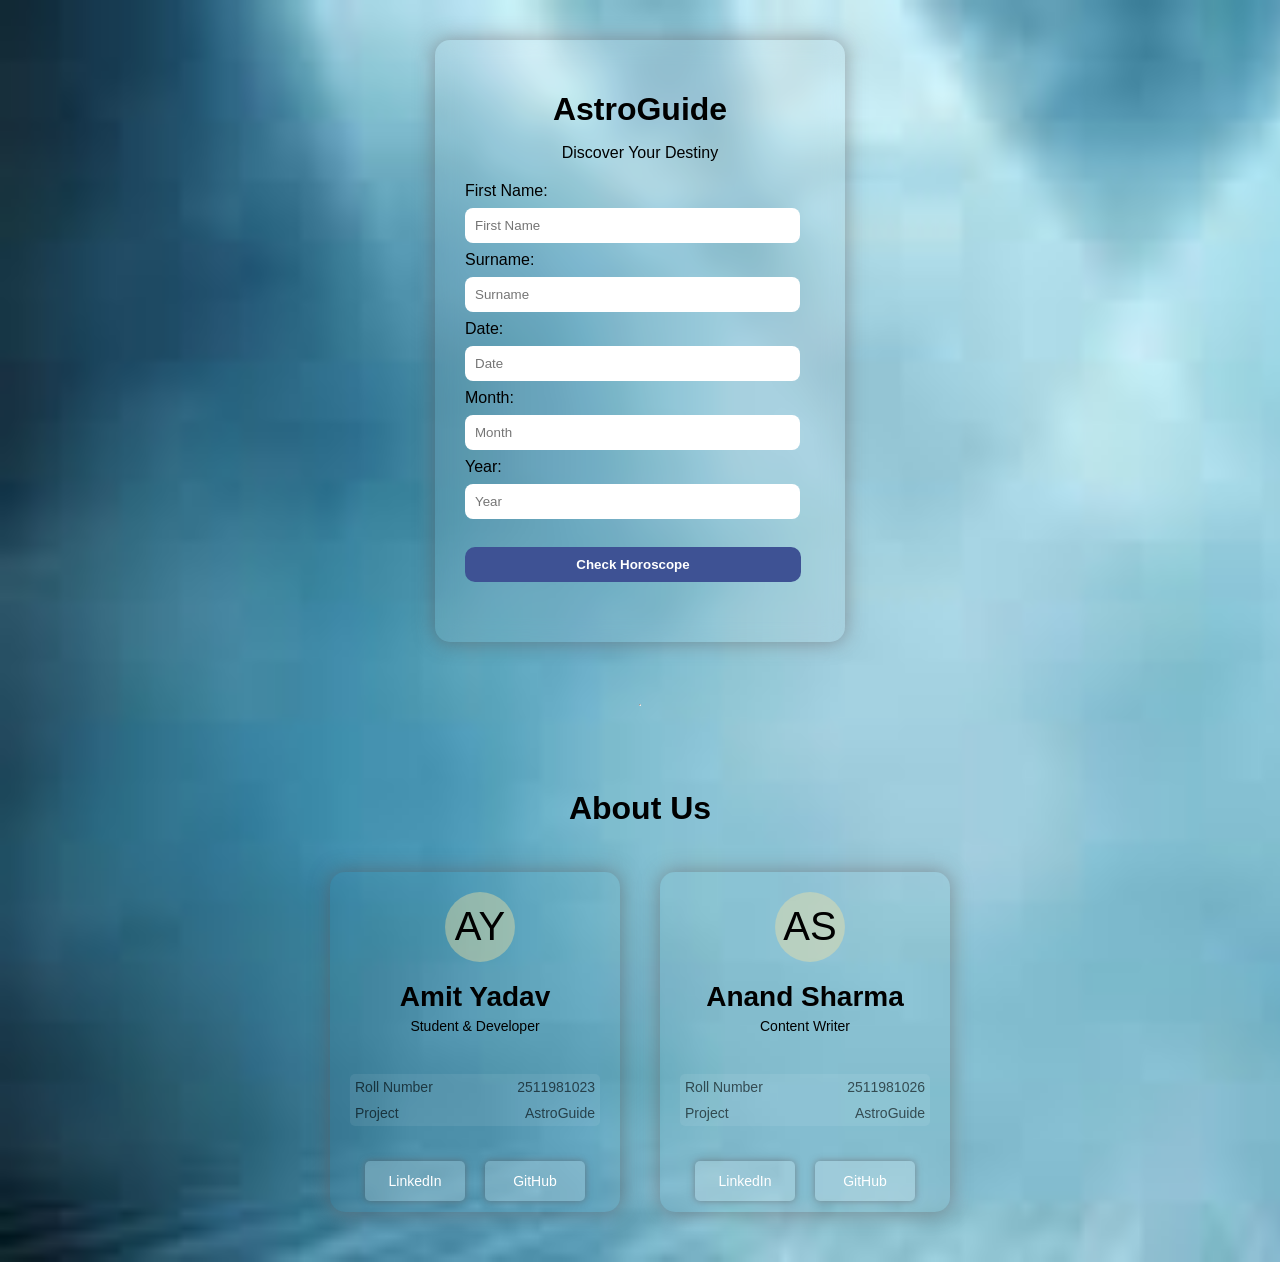
==== index.html @ 744352d2 "last commited" ====
<!DOCTYPE html>
<html lang="en">
<head>
  <meta charset="UTF-8">
  <title>AstroGuide</title>
  <link rel="stylesheet" href="1.css">
</head>
<body>
<div class="container">
  <h1>AstroGuide</h1>
  <p class="tagline">Discover Your Destiny</p>

  <form id="astroForm">
    <label for="fname">First Name:
    <input type="text" placeholder="First Name" id="fname" required>
    </label>
    <label for="lname">Surname:
    <input type="text" placeholder="Surname" id="lname" required>
    </label>

    <!-- <div class="dob"> -->
      <label for="date">Date:
      <input type="number" placeholder="Date" id="date" min="1" max="31" required>
      </label>
      <label for="month">Month:
      <input type="number" placeholder="Month" id="month" min="1" max="12" required>
      </label>
      <label for="year">Year:
      <input type="number" placeholder="Year" id="year" required>
      </label>
    <!-- </div> -->

    <button type="submit">Check Horoscope</button>
  </form>

  <div id="result" class="result"></div>


</div>
<br><br><br><hr><br><br>
<br>

<!-- ✅ ABOUT SECTION START -->
 <h1>About Us</h1>
 <div id="about">
  
  
  <div id="per">
    <div id="avtar">AY</div>
    <div><h1>Amit Yadav</h1>
    <span>Student & Developer</span></div>
    <div id="roll">
      <span>Roll Number</span>
      <span>2511981023</span>
    </div>
    <div id="project">
      <span>Project</span>
      <span>AstroGuide</span>
    </div>
    <div id="profile">
      <div id="git"><a href="https://www.linkedin.com/in/amit-yadav-9bb040386?utm_source=share_via&utm_content=profile&utm_medium=member_android" target="_blank">LinkedIn</a></div>
      <div id="git"><a href="https://github.com/Amit-yadav-01" target="_blank">GitHub</a></div>
    </div>
  </div>
  <div id="per">
    <div id="avtar">AS</div>
    <h1>Anand Sharma</h1>
    <span>Content Writer</span>
    <div id="roll">
      <span>Roll Number</span>
      <span>2511981026</span>
    </div>
    <div id="project">
      <span>Project</span>
      <span>AstroGuide</span>
    </div>
    <div id="profile">
      <div id="git"><a href="https://linkedin.com/in/anand-sharma" target="_blank">LinkedIn</a></div>
      <div id="git"><a href="https://github.com/anandsharma" target="_blank">GitHub</a></div>
    </div>
  </div>
 </div>
<script src="1.js"></script>
</body>
</html>
---- 1.css ----
body {
  margin: 0;
  font-family: Arial, sans-serif;
  background: linear-gradient(135deg, #0f2027, #203a43, #2c5364);
  color:black;
  display: flex;
  justify-content: center;
  align-items: center;
  /* height: 100px; */
  background-image: url([data-uri]);

  background-repeat: no-repeat;
  background-size: cover;
  flex-direction: column;
}

h1, 
.tagline {
  text-align: center;
}

.container {
  background: rgba(236, 227, 227, 0.1);
  padding: 30px;
  border-radius: 15px;
  /* text-align: center; */
  margin-top: 40px;
  width: 350px;
  backdrop-filter: blur(10px);
  box-shadow: 0 0 20px rgba(97, 79, 79, 0.5);
  /* position: absolute;
  top: 30px; */
  z-index: 0.5;
}

h1 {
  margin-bottom: 5px;
}

.tagline {
  font-size: 16px;
  color: #000000;
  margin-bottom: 20px;
}

input {
  width: 90%;
  padding: 10px;
  margin: 8px 0;
  border: none;
  border-radius: 8px;
  outline: none;
}

/* .dob input {
  width: 28%;
} */

button {
  width: 96%;
  padding: 10px;
  background: #3e5294;
  border: none;
  border-radius: 10px;
  color: white;
  font-weight: bold;
  cursor: pointer;
  margin-top: 20px;
}

button:hover {
  background: #305095;
}

.result {
  margin-top: 30px;
  font-size: 16px;
  text-align: left;
  box-shadow: 0 0 20px rgba(97, 79, 79, 0.5);
  border-radius: 15px;
  /* padding: 10px; */
  gap: 10px;
  /* width:350px */
  /* position: relative;

  left: -10px; */
  

}

#about{
  margin-top: 40px;
  font-size: 14px;
  text-align: left;
  display: flex;
  gap: 40px;
  margin-bottom: 50px;
}

#per{
  width: 250px;
  height: 300px;
  /* border: 2px solid #3e5294; */
  padding: 20px;
  border-radius: 15px;
  box-shadow: 0 0 20px rgba(97, 79, 79, 0.5);
  text-align: center;
}

#roll{
  margin-top: 40px;
  /* font-size: 20px; */
  /* border: 2px solid #3e5294; */
  opacity: 0.6;
  background:rgba(255, 255, 255, 0.12);
  border-top-left-radius: 5px;
  border-top-right-radius: 5px;
  display: flex;
  justify-content: space-between;
  padding: 5px;

}

#project{
  /* border: 2px solid #3e5294; */
  /* background-color: #d2b8b8; */
  z-index: 0.1;
  opacity: 0.6;
  background:rgba(255, 255, 255, 0.12);
  border-bottom-left-radius: 5px;
  border-bottom-right-radius: 5px;
    display: flex;
  justify-content: space-between;
  padding: 5px;
  margin-bottom: 30px;

}

#profile{
  display: flex;
  /* border: 2px solid #3e5294;   */
  padding: 5px;
  justify-content: space-around;
}

#git{
  text-decoration: none;
  /* border: 2px solid #3e5294; */
  width: 90px;
  height: 30px;
  padding: 5px;
  display: flex;
  justify-content: center;
  align-items: center;
  border-radius: 5px;
  background:rgba(255, 255, 255, 0.2);
  color: rgb(255, 255, 255);
  box-shadow: 0 0 7px rgba(97, 79, 79, 0.5);


}

a{
  text-decoration: none;
  color: white;
}

#avtar{
  font-size: 40px;
  width: 70px;
  height: 70px;
  /* border: 2px solid #3e5294; */
  border-radius: 50%;
  margin-left:95px ;
  display: flex;
  justify-content: center;
  align-items: center;
  background:rgba(247, 228, 161, 0.4);
}
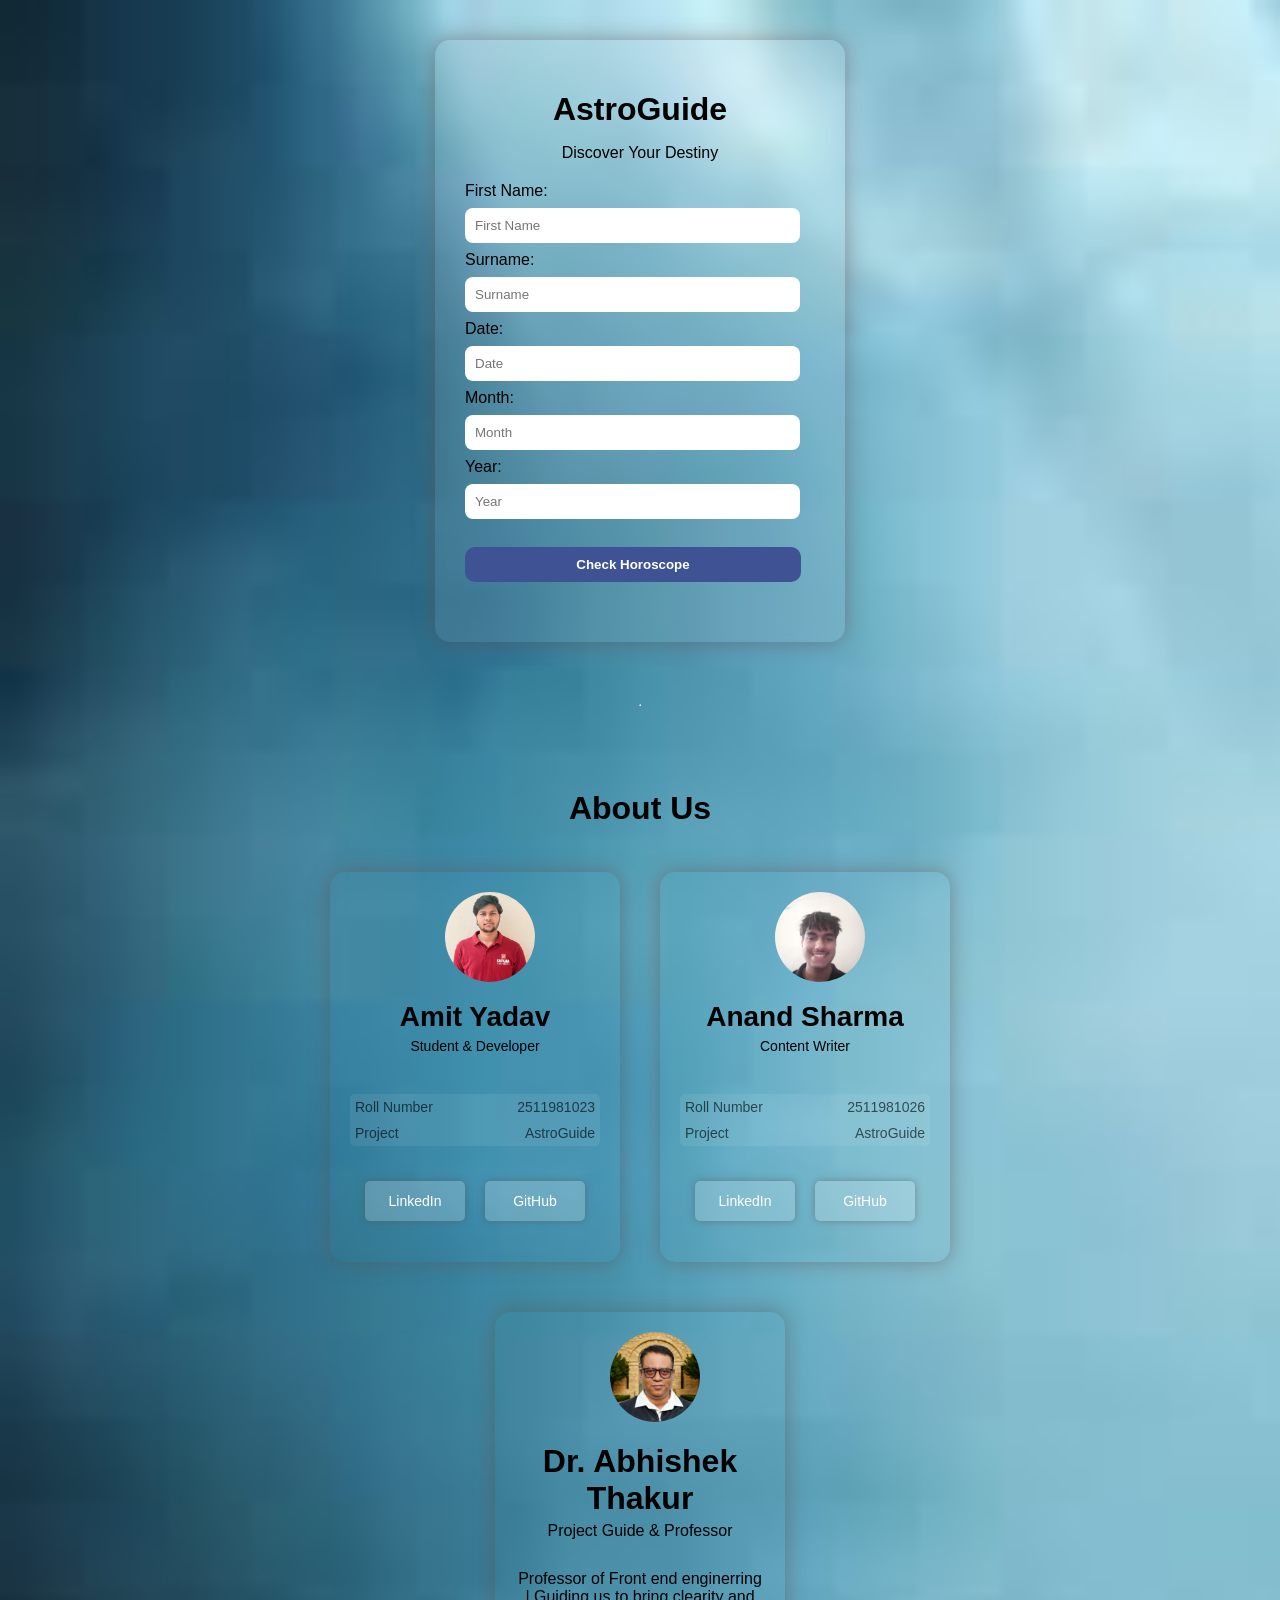
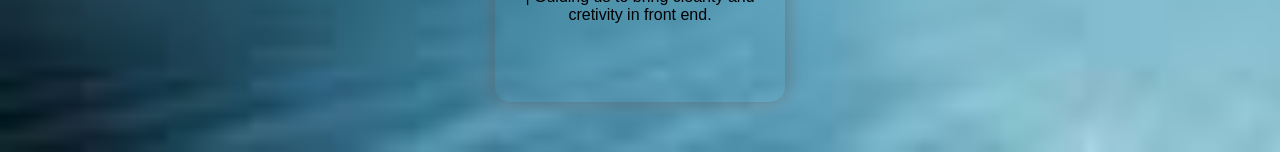
==== commit e0fb7081: "final commit" ====
--- a/index.html
+++ b/index.html
@@ -40,13 +40,15 @@
 <br><br><br><hr><br><br>
 <br>
 
+
+
 <!-- ✅ ABOUT SECTION START -->
  <h1>About Us</h1>
  <div id="about">
   
   
   <div id="per">
-    <div id="avtar">AY</div>
+    <div id="avtar" class="amit"></div>
     <div><h1>Amit Yadav</h1>
     <span>Student & Developer</span></div>
     <div id="roll">
@@ -63,7 +65,7 @@
     </div>
   </div>
   <div id="per">
-    <div id="avtar">AS</div>
+    <div id="avtar" class="anand"></div>
     <h1>Anand Sharma</h1>
     <span>Content Writer</span>
     <div id="roll">
@@ -79,6 +81,15 @@
       <div id="git"><a href="https://github.com/anandsharma" target="_blank">GitHub</a></div>
     </div>
   </div>
+  
+ </div>
+ <div id="per" class="guide">
+  <div id="avtar" class="sir"></div>
+  <h1>Dr. Abhishek Thakur</h1>
+  <span>Project Guide & Professor</span>
+  <div id="cen">
+    <p>Professor of Front end enginerring | Guiding us to bring clearity and cretivity in front end.</p>
+  </div>
  </div>
 <script src="1.js"></script>
 </body>
--- a/1.css
+++ b/1.css
@@ -99,7 +99,7 @@
 
 #per{
   width: 250px;
-  height: 300px;
+  height: 350px;
   /* border: 2px solid #3e5294; */
   padding: 20px;
   border-radius: 15px;
@@ -167,13 +167,47 @@
 
 #avtar{
   font-size: 40px;
-  width: 70px;
-  height: 70px;
+  width: 90px;
+  height: 90px;
   /* border: 2px solid #3e5294; */
   border-radius: 50%;
   margin-left:95px ;
   display: flex;
   justify-content: center;
   align-items: center;
-  background:rgba(247, 228, 161, 0.4);
+  /* background:rgba(247, 228, 161, 0.4); */
+}
+
+.guide{
+  margin-bottom: 50px;
+}
+
+img{
+  background-repeat: no-repeat;
+  background-size: cover;
+}
+
+.amit{
+  background-image: url(amit.jpeg);
+  background-size: cover;
+  background-position: center;  
+  background-repeat: no-repeat;
+}
+
+.anand{
+  background-image: url(anand.jpeg);
+  background-size: cover;
+  background-position: center;
+  background-repeat: no-repeat;
+}
+
+.sir{
+  background-image: url(sir.png);
+  background-size: cover;
+  background-position: center;
+  background-repeat: no-repeat;
+}
+
+#cen{
+  margin-top: 30px;
 }
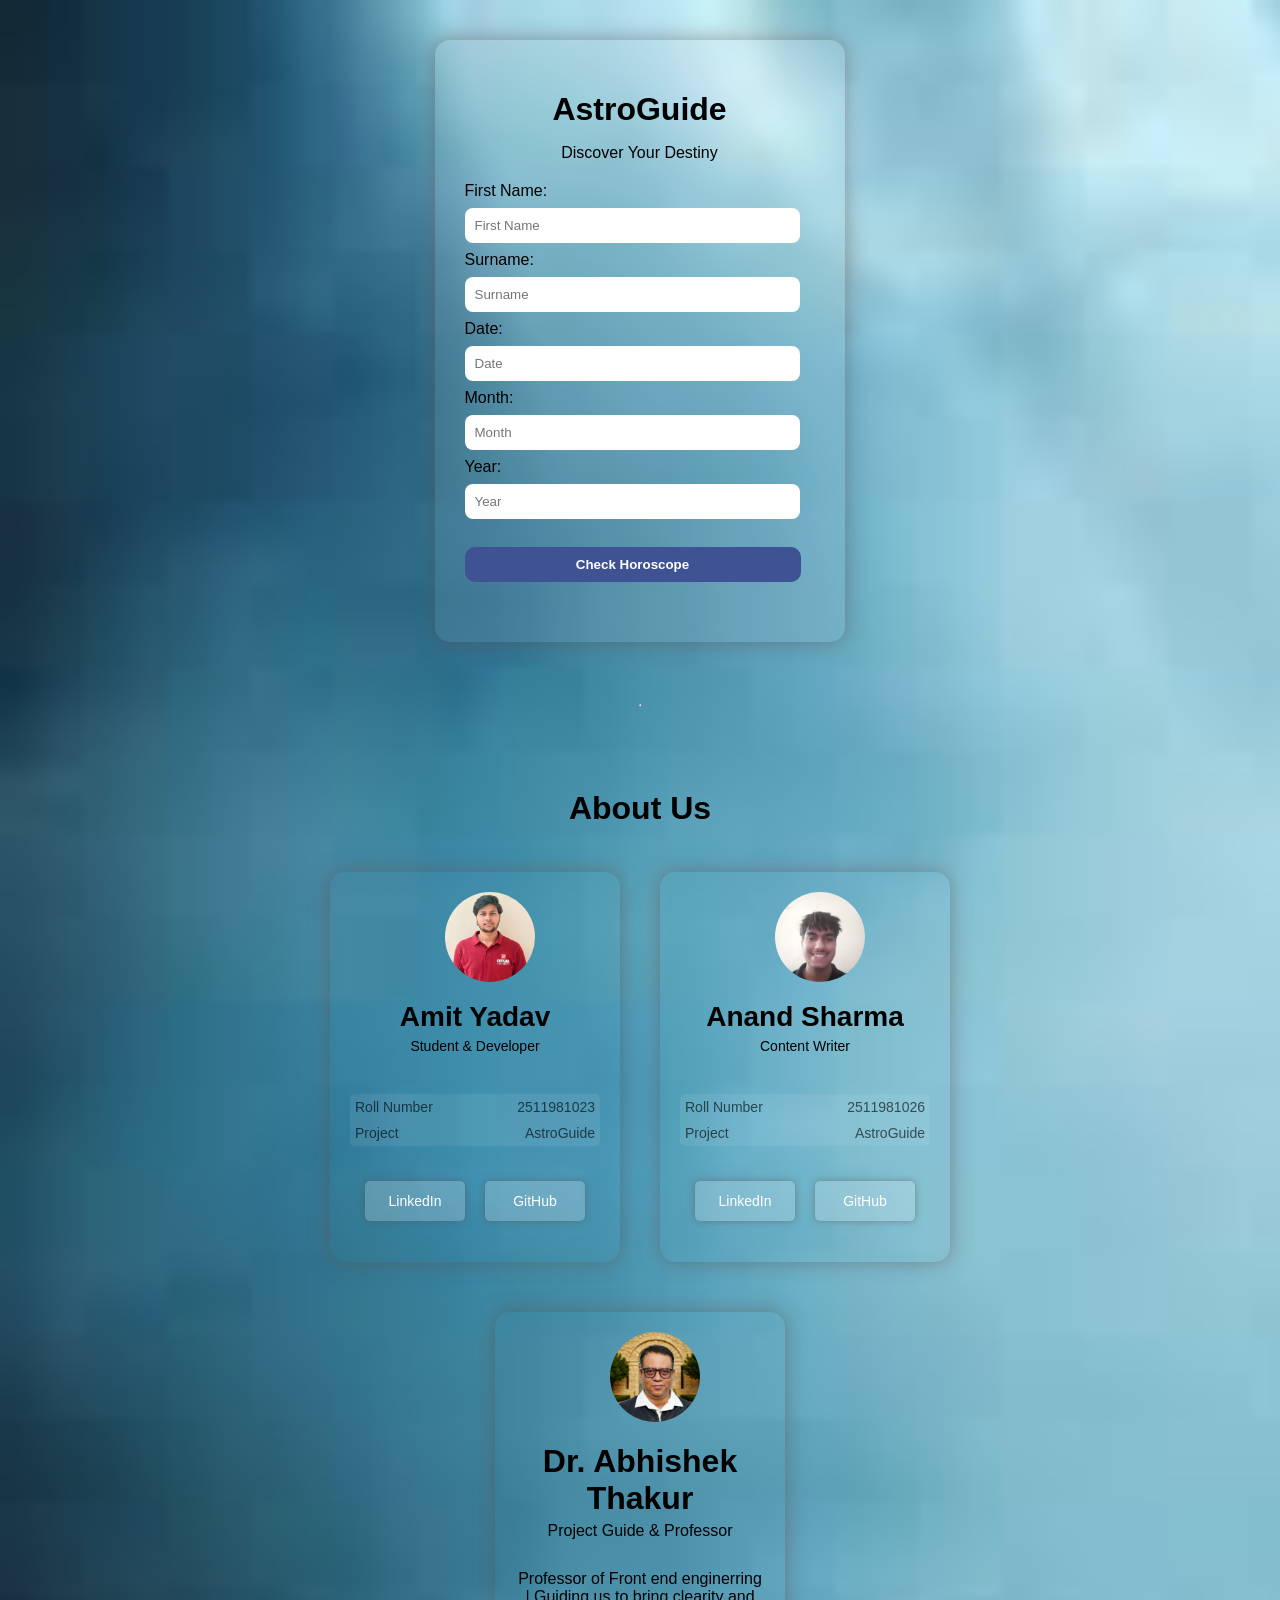
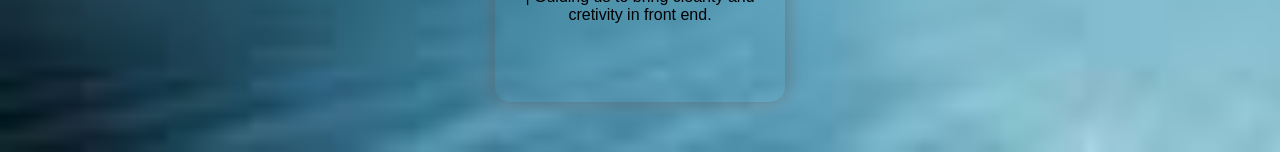
==== commit 77f73d5a: "Merge branch 'main' of https://github.com/Amit-yadav-01/astrology" ====
--- a/index.html
+++ b/index.html
@@ -93,4 +93,4 @@
  </div>
 <script src="1.js"></script>
 </body>
-</html>+</html>
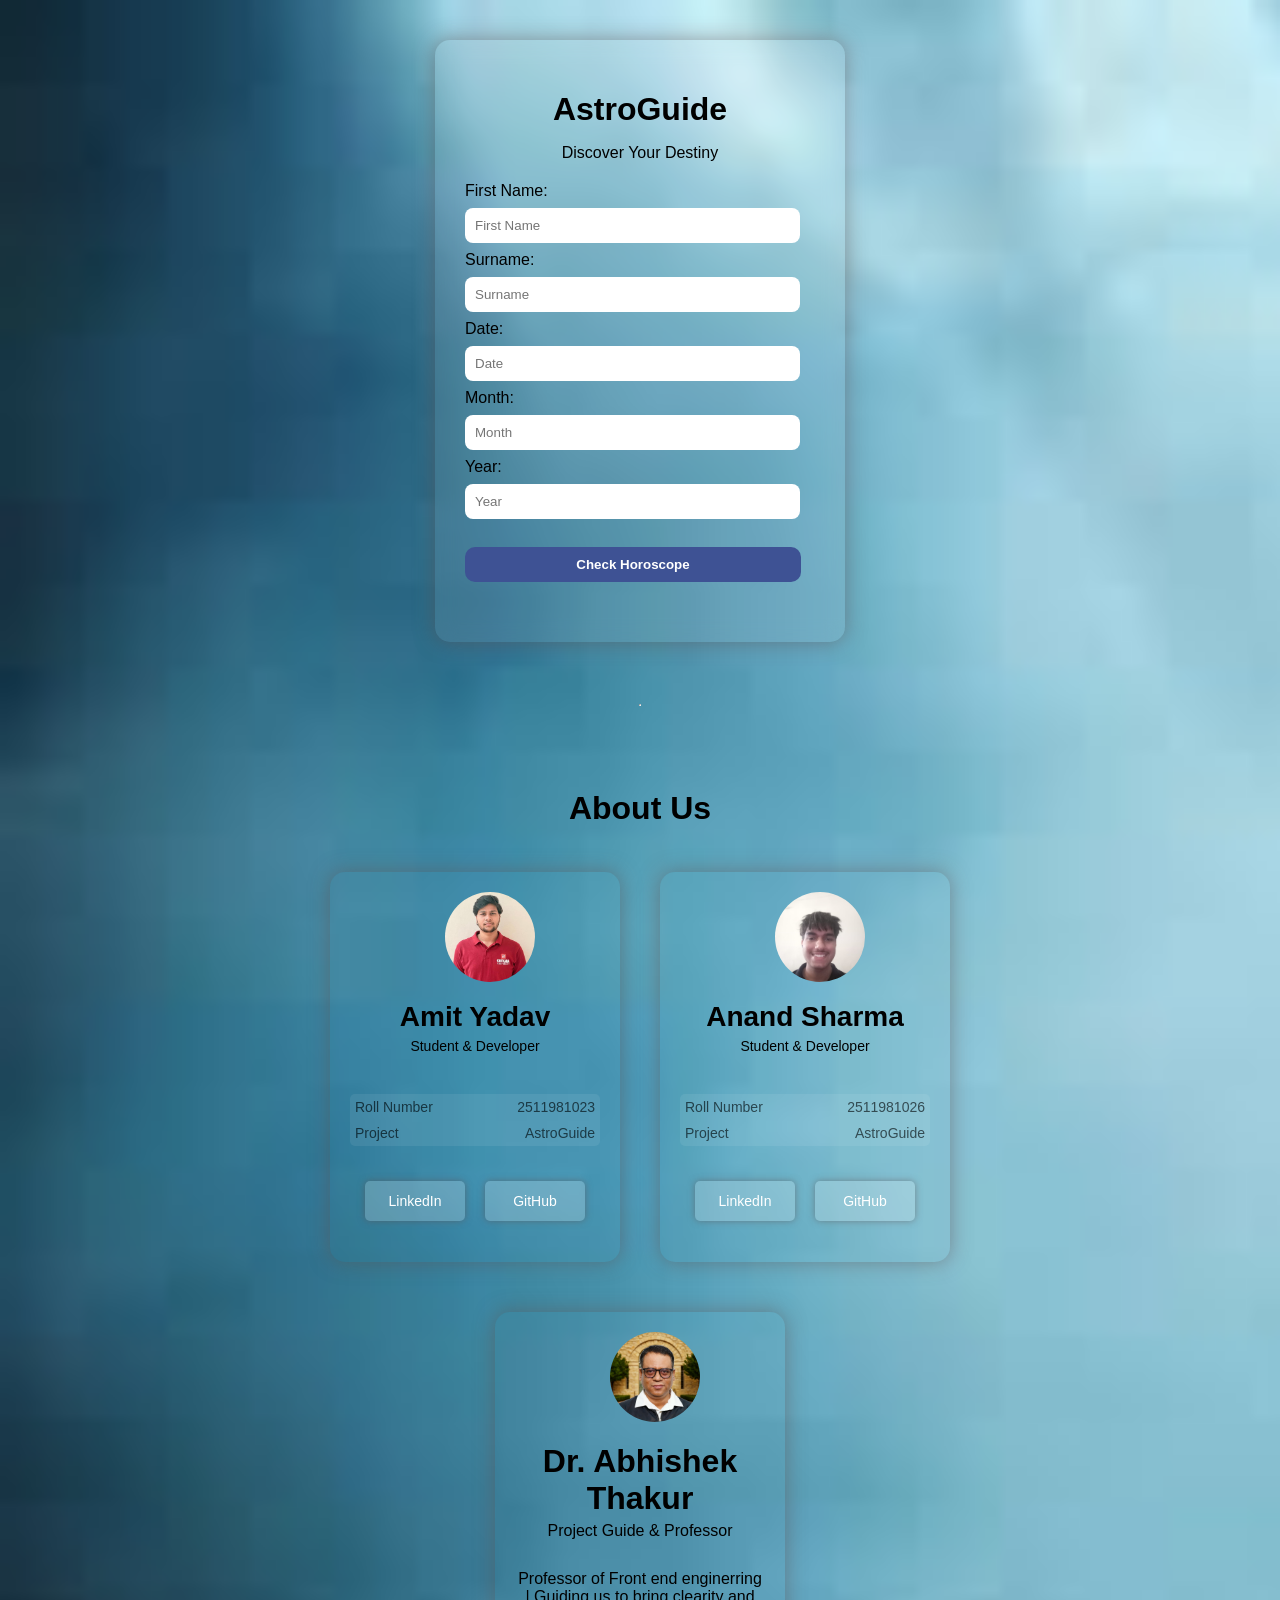
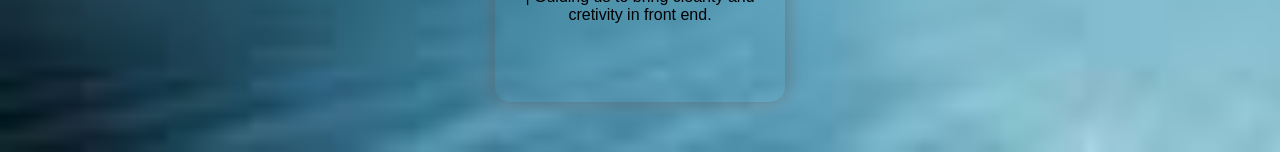
==== commit 78fdbfdd: "ana" ====
--- a/index.html
+++ b/index.html
@@ -67,7 +67,7 @@
   <div id="per">
     <div id="avtar" class="anand"></div>
     <h1>Anand Sharma</h1>
-    <span>Content Writer</span>
+    <span>Student & Developer</span>
     <div id="roll">
       <span>Roll Number</span>
       <span>2511981026</span>
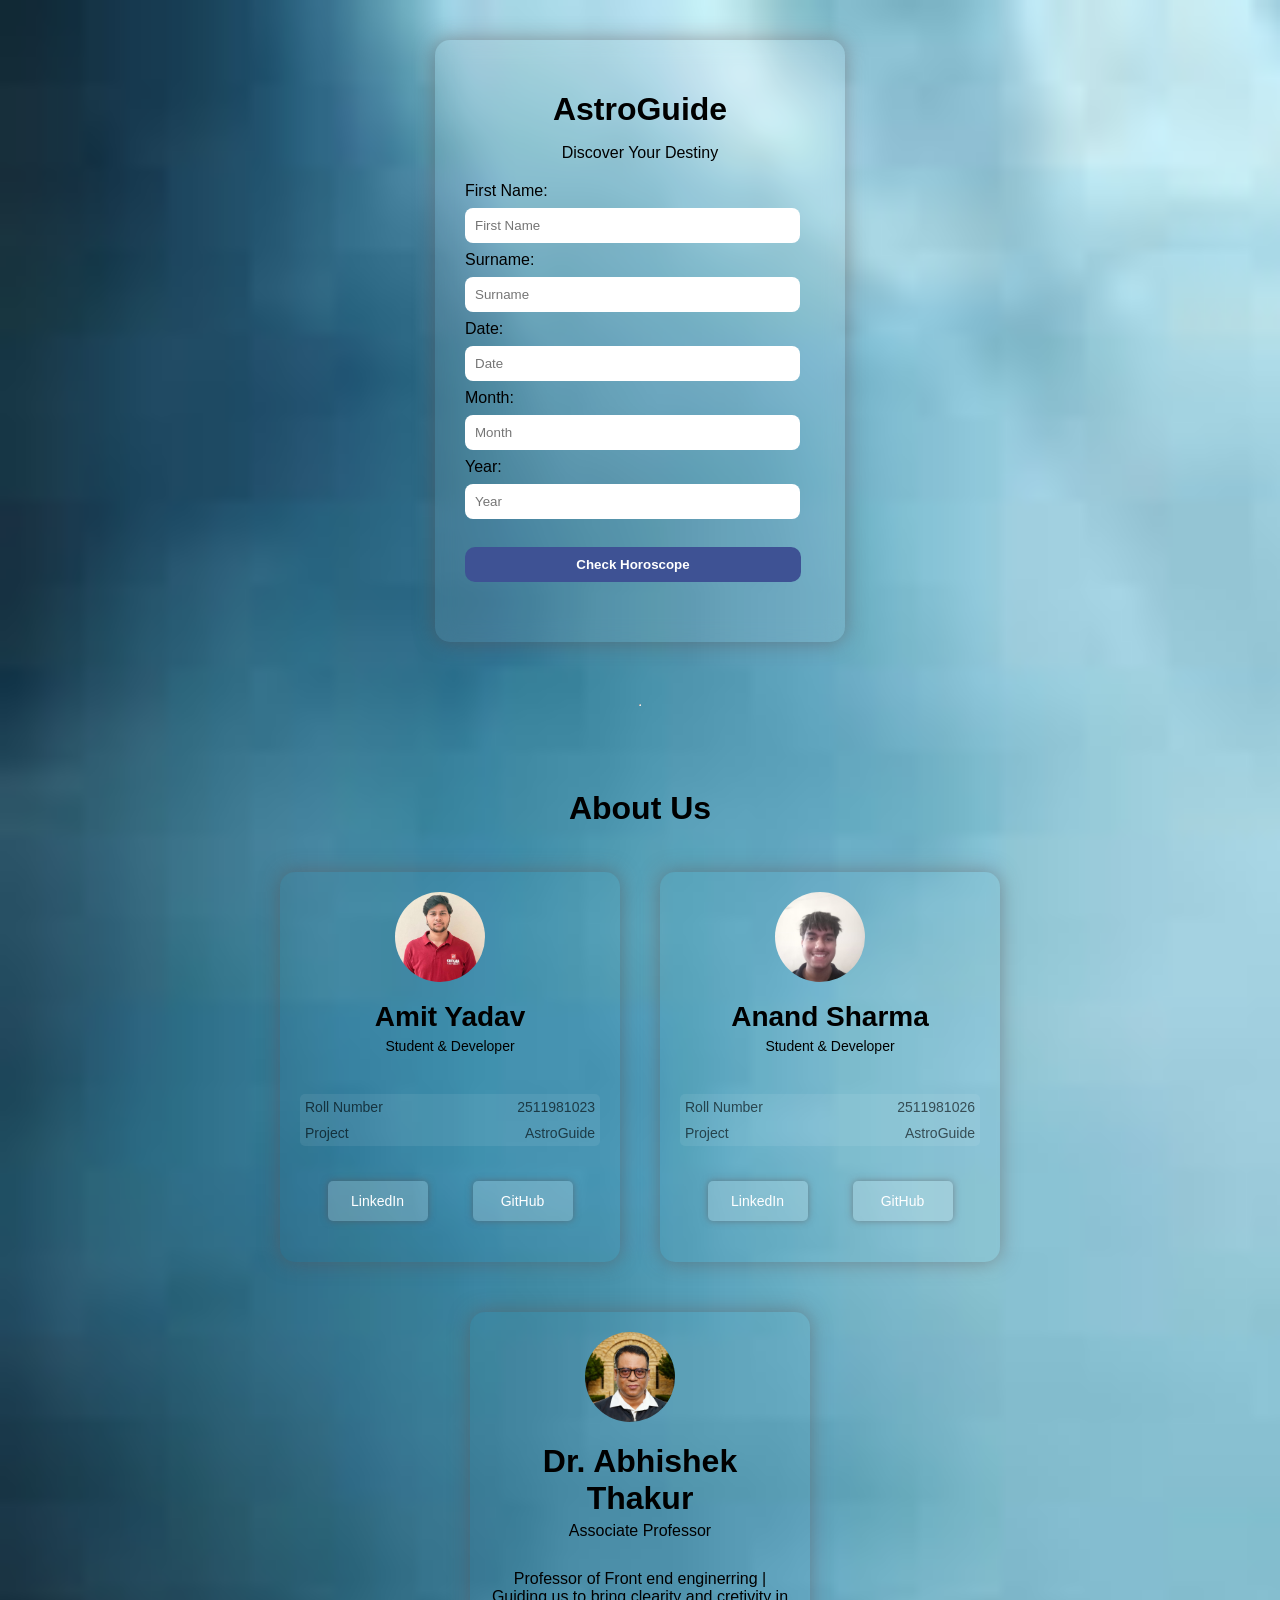
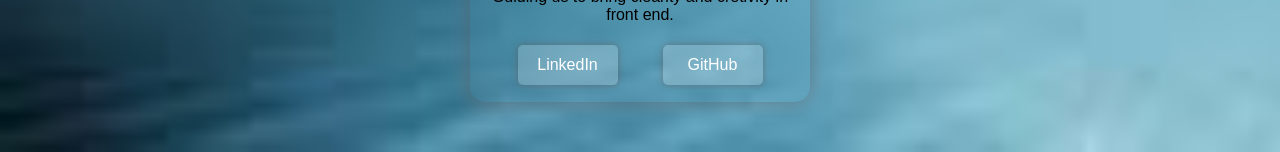
==== commit 4bfb4bfa: "comit" ====
--- a/index.html
+++ b/index.html
@@ -86,10 +86,13 @@
  <div id="per" class="guide">
   <div id="avtar" class="sir"></div>
   <h1>Dr. Abhishek Thakur</h1>
-  <span>Project Guide & Professor</span>
+  <span>Associate Professor</span>
   <div id="cen">
     <p>Professor of Front end enginerring | Guiding us to bring clearity and cretivity in front end.</p>
   </div>
+  <div id="profile">
+    <div id="git"><a href="https://www.linkedin.com/in/dr-abhishek-thakur-00123321?utm_source=share_via&utm_content=profile&utm_medium=member_android" target="_blank">LinkedIn</a></div>
+    <div id="git"><a href="https://github.com/abhishekthakur" target="_blank">GitHub</a></div>
  </div>
 <script src="1.js"></script>
 </body>
--- a/1.css
+++ b/1.css
@@ -98,7 +98,7 @@
 }
 
 #per{
-  width: 250px;
+  width: 300px;
   height: 350px;
   /* border: 2px solid #3e5294; */
   padding: 20px;
